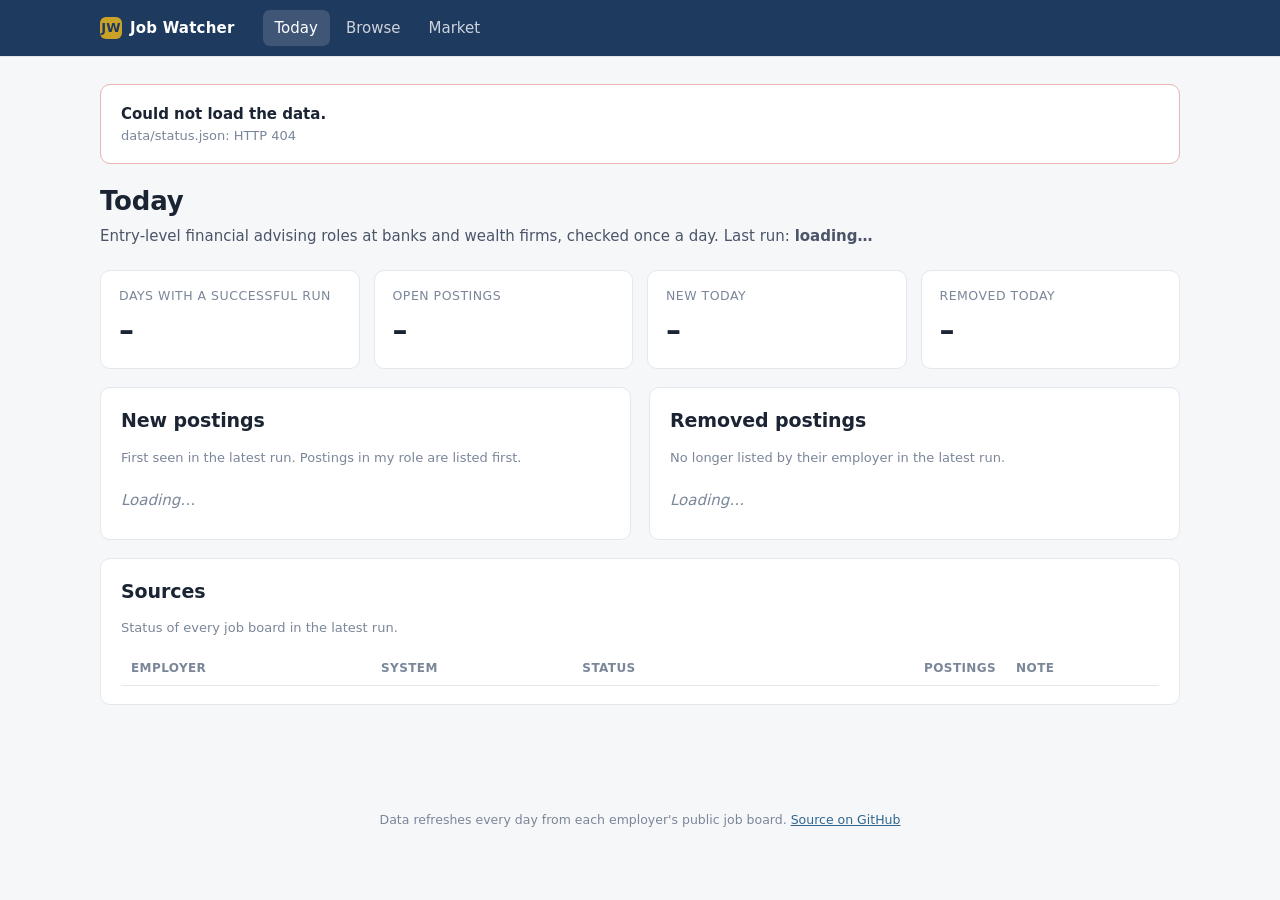
==== index.html @ c9a6ba5c "Add Today, Browse and Market pages with shared nav, SVG charts, manifest and service worker Co-Autho" ====
<!doctype html>
<html lang="en">
<head>
  <meta charset="utf-8">
  <meta name="viewport" content="width=device-width, initial-scale=1">
  <title>Today · Job Watcher</title>
  <meta name="description" content="Daily watch of entry-level financial advising jobs at banks and wealth firms.">
  <meta name="theme-color" content="#1f3a5f">
  <link rel="manifest" href="manifest.webmanifest">
  <link rel="icon" href="icons/icon-192.png">
  <link rel="apple-touch-icon" href="icons/icon-192.png">
  <link rel="stylesheet" href="assets/style.css">
</head>
<body>
  <nav class="nav">
    <div class="nav-inner">
      <a class="brand" href="index.html"><span class="brand-mark">JW</span>Job Watcher</a>
      <div class="nav-links">
        <a href="index.html" aria-current="page">Today</a>
        <a href="browse.html">Browse</a>
        <a href="market.html">Market</a>
      </div>
      <span class="nav-status"></span>
    </div>
  </nav>

  <main>
    <h1>Today</h1>
    <p class="sub">Entry-level financial advising roles at banks and wealth firms, checked once a day.
      Last run: <strong id="run-time">loading…</strong></p>

    <section class="tiles">
      <div class="tile"><div class="label">Days with a successful run</div><div class="value" id="t-days">–</div><div class="note" id="t-days-note"></div></div>
      <div class="tile"><div class="label">Open postings</div><div class="value" id="t-open">–</div><div class="note" id="t-open-note"></div></div>
      <div class="tile"><div class="label">New today</div><div class="value" id="t-new">–</div><div class="note" id="t-new-note"></div></div>
      <div class="tile"><div class="label">Removed today</div><div class="value" id="t-removed">–</div><div class="note" id="t-removed-note"></div></div>
    </section>

    <section class="two-col">
      <div class="card">
        <h2>New postings <span class="muted" id="new-count"></span></h2>
        <p class="muted small">First seen in the latest run. Postings in my role are listed first.</p>
        <ul class="posting-list" id="new-list"><li class="empty">Loading…</li></ul>
      </div>
      <div class="card">
        <h2>Removed postings <span class="muted" id="removed-count"></span></h2>
        <p class="muted small">No longer listed by their employer in the latest run.</p>
        <ul class="posting-list" id="removed-list"><li class="empty">Loading…</li></ul>
      </div>
    </section>

    <section class="card">
      <h2>Sources</h2>
      <p class="muted small">Status of every job board in the latest run.</p>
      <table>
        <thead><tr><th>Employer</th><th class="hide-sm">System</th><th>Status</th><th class="num">Postings</th><th class="hide-sm">Note</th></tr></thead>
        <tbody id="sources"></tbody>
      </table>
    </section>
  </main>
  <footer>Data refreshes every day from each employer's public job board. <a href="https://github.com/allisonbelll/job-watcher">Source on GitHub</a></footer>

  <script src="assets/common.js"></script>
  <script src="assets/today.js"></script>
</body>
</html>
---- assets/style.css ----
:root {
  --ink: #1b2433;
  --ink-2: #4a5568;
  --muted: #7a8699;
  --line: #e3e7ee;
  --bg: #f6f7f9;
  --card: #ffffff;
  --brand: #1f3a5f;
  --brand-2: #2f6690;
  --accent: #c9a227;
  --good: #2e7d5b;
  --bad: #b23b3b;
  --role: #2f6690;
  --all: #9fb3c8;
  --radius: 10px;
  --font: "Inter", system-ui, -apple-system, "Segoe UI", Roboto, "Helvetica Neue", Arial, sans-serif;
  --mono: ui-monospace, SFMono-Regular, Menlo, Consolas, monospace;
}

* { box-sizing: border-box; }
html, body { margin: 0; }
body {
  font-family: var(--font);
  color: var(--ink);
  background: var(--bg);
  line-height: 1.5;
  font-size: 15px;
}
a { color: var(--brand-2); }

/* ---------- navigation (shared by every page) ---------- */
.nav {
  position: sticky; top: 0; z-index: 10;
  background: var(--brand);
  color: #fff;
  box-shadow: 0 1px 0 rgba(0,0,0,.08);
}
.nav-inner {
  max-width: 1120px; margin: 0 auto; padding: 0 20px;
  display: flex; align-items: center; gap: 28px; height: 56px;
}
.brand { font-weight: 700; letter-spacing: .2px; color: #fff; text-decoration: none; display: flex; align-items: center; gap: 8px; }
.brand-mark { width: 22px; height: 22px; border-radius: 6px; background: var(--accent); display: inline-grid; place-items: center; color: var(--brand); font-size: 13px; font-weight: 800; }
.nav-links { display: flex; gap: 4px; }
.nav-links a {
  color: rgba(255,255,255,.78); text-decoration: none;
  padding: 7px 12px; border-radius: 7px; font-weight: 500;
}
.nav-links a:hover { color: #fff; background: rgba(255,255,255,.08); }
.nav-links a[aria-current="page"] { color: #fff; background: rgba(255,255,255,.14); }
.nav-status { margin-left: auto; font-size: 12.5px; color: rgba(255,255,255,.7); }
.offline .nav-status::before { content: "● offline · "; color: var(--accent); }

main { max-width: 1120px; margin: 0 auto; padding: 28px 20px 64px; }
h1 { font-size: 26px; margin: 0 0 4px; letter-spacing: -.2px; }
h2 { font-size: 19px; margin: 0 0 6px; letter-spacing: -.1px; }
.sub { color: var(--ink-2); margin: 0 0 22px; }
.muted { color: var(--muted); }
.small { font-size: 13px; }

.card {
  background: var(--card); border: 1px solid var(--line);
  border-radius: var(--radius); padding: 18px 20px; margin-bottom: 18px;
}

/* ---------- stat tiles ---------- */
.tiles { display: grid; grid-template-columns: repeat(4, 1fr); gap: 14px; margin-bottom: 18px; }
.tile { background: var(--card); border: 1px solid var(--line); border-radius: var(--radius); padding: 16px 18px; }
.tile .label { font-size: 12.5px; color: var(--muted); text-transform: uppercase; letter-spacing: .5px; }
.tile .value { font-size: 30px; font-weight: 700; margin-top: 2px; font-variant-numeric: tabular-nums; }
.tile .note { font-size: 12.5px; color: var(--ink-2); }

/* ---------- tables & lists ---------- */
table { width: 100%; border-collapse: collapse; font-size: 14px; }
th, td { text-align: left; padding: 8px 10px; border-bottom: 1px solid var(--line); vertical-align: top; }
th { font-size: 12px; text-transform: uppercase; letter-spacing: .4px; color: var(--muted); font-weight: 600; }
td.num, th.num { text-align: right; font-variant-numeric: tabular-nums; }
.pill { display: inline-block; font-size: 12px; padding: 1px 8px; border-radius: 999px; font-weight: 600; }
.pill.ok { background: #e3f3eb; color: var(--good); }
.pill.fail { background: #f8e4e4; color: var(--bad); }
.pill.role { background: #e4eef7; color: var(--role); }

.posting-list { list-style: none; margin: 0; padding: 0; }
.posting-list li { padding: 9px 0; border-bottom: 1px solid var(--line); display: flex; gap: 10px; align-items: baseline; }
.posting-list li:last-child { border-bottom: 0; }
.posting-list .meta { color: var(--muted); font-size: 13px; }
.two-col { display: grid; grid-template-columns: 1fr 1fr; gap: 18px; }

/* ---------- browse ---------- */
.controls { display: flex; flex-wrap: wrap; gap: 10px; align-items: end; }
.control { display: flex; flex-direction: column; gap: 4px; font-size: 12.5px; color: var(--ink-2); }
select, input[type="search"] {
  font: inherit; font-size: 14px; padding: 7px 10px; border: 1px solid var(--line);
  border-radius: 8px; background: #fff; color: var(--ink); min-width: 150px;
}
input[type="search"] { min-width: 230px; }
.switch { display: inline-flex; border: 1px solid var(--line); border-radius: 8px; overflow: hidden; background: #fff; }
.switch button { font: inherit; font-size: 14px; border: 0; background: none; padding: 7px 14px; cursor: pointer; color: var(--ink-2); }
.switch button[aria-pressed="true"] { background: var(--brand); color: #fff; }
.star { border: 0; background: none; cursor: pointer; font-size: 19px; line-height: 1; color: #c3cad6; padding: 0 2px; }
.star[aria-pressed="true"] { color: var(--accent); }
.apply { font-weight: 600; text-decoration: none; white-space: nowrap; }
.btn { font: inherit; font-size: 14px; padding: 7px 14px; border-radius: 8px; border: 1px solid var(--line); background: #fff; cursor: pointer; }
.result-count { margin: 14px 0 8px; color: var(--ink-2); font-size: 14px; }

/* ---------- market ---------- */
.finding h2 { color: var(--brand); }
.finding p { color: var(--ink-2); margin: 0 0 12px; max-width: 760px; }
.chart svg { width: 100%; height: auto; display: block; }
.chart text { font-family: var(--font); fill: var(--ink-2); font-size: 11px; }
.legend { display: flex; gap: 16px; font-size: 13px; color: var(--ink-2); margin-bottom: 6px; }
.legend span::before { content: ""; display: inline-block; width: 10px; height: 10px; border-radius: 2px; margin-right: 6px; background: var(--c); vertical-align: -1px; }
.big-number { font-size: 40px; font-weight: 700; color: var(--brand); font-variant-numeric: tabular-nums; }

.empty { color: var(--muted); font-style: italic; }
footer { text-align: center; color: var(--muted); font-size: 12.5px; padding: 24px; }

@media (max-width: 760px) {
  .tiles { grid-template-columns: repeat(2, 1fr); }
  .two-col { grid-template-columns: 1fr; }
  .nav-status { display: none; }
  .nav-inner { gap: 12px; }
  .hide-sm { display: none; }
}
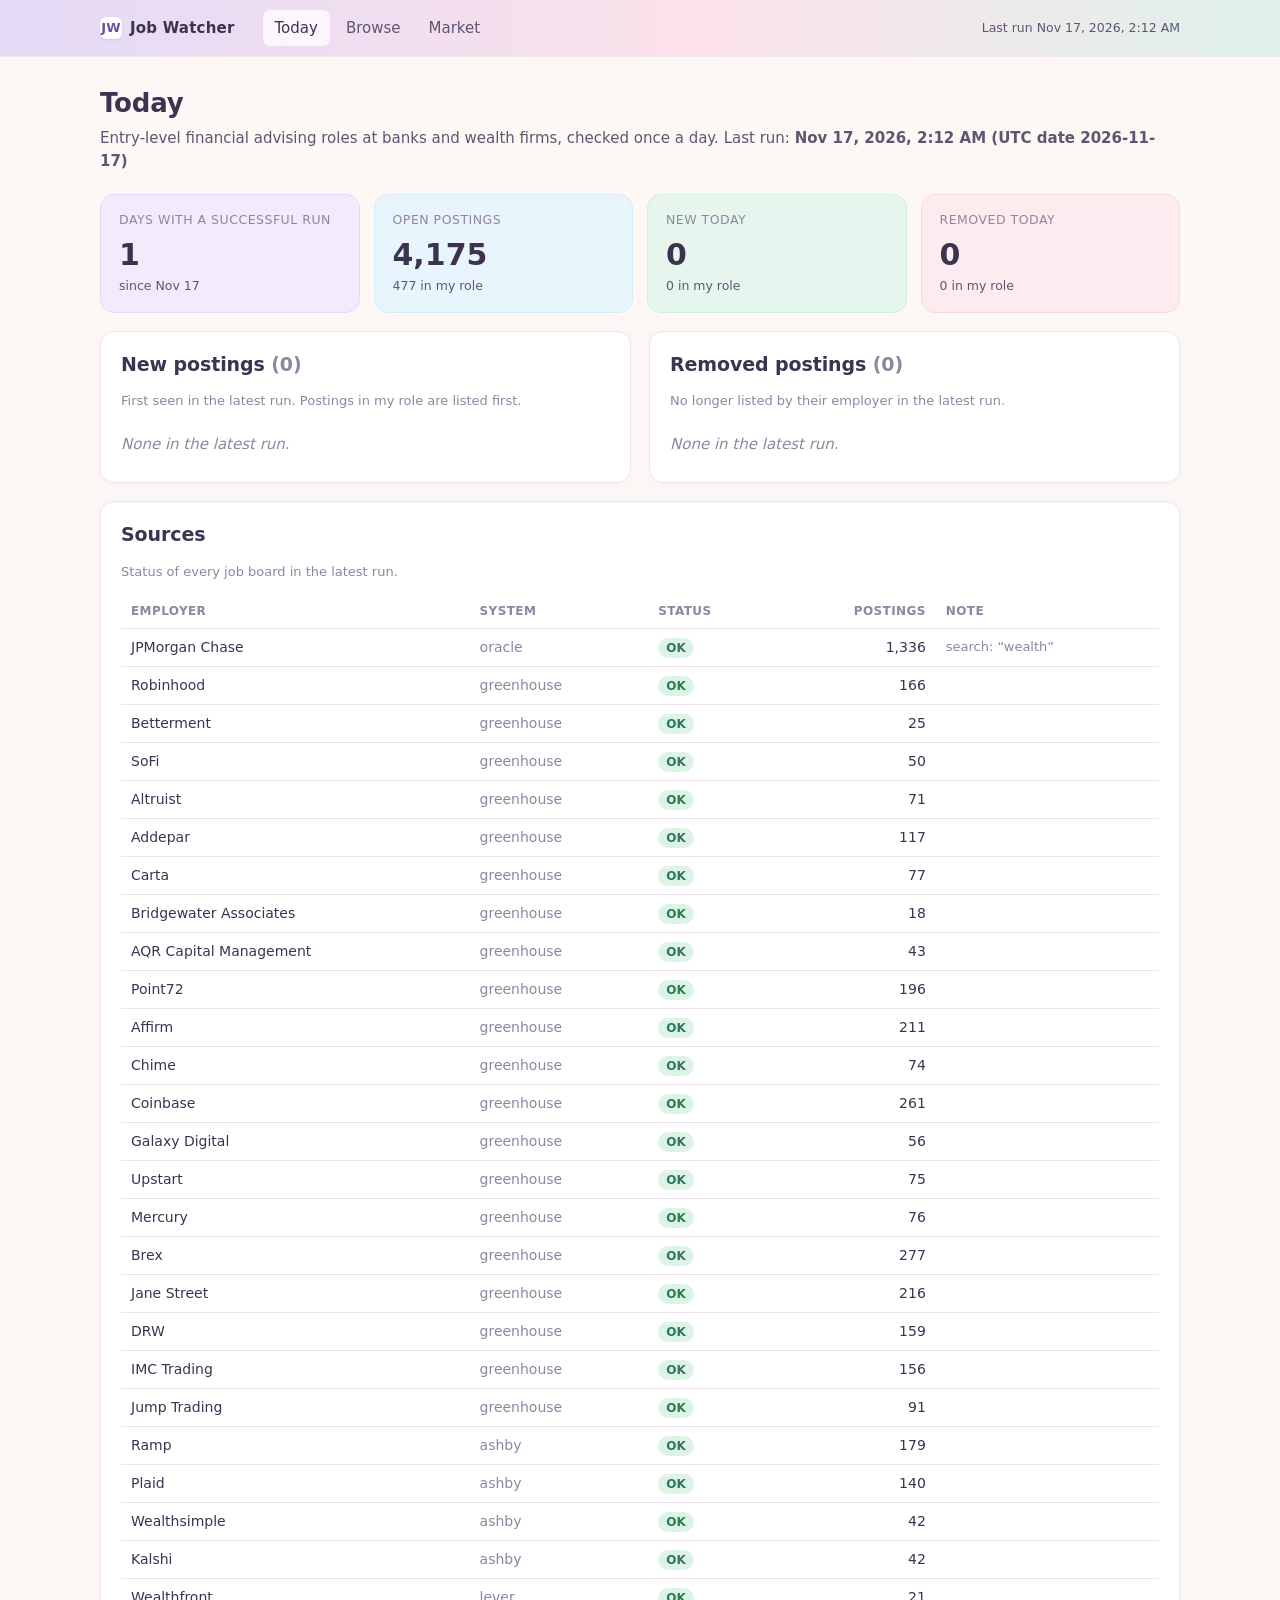
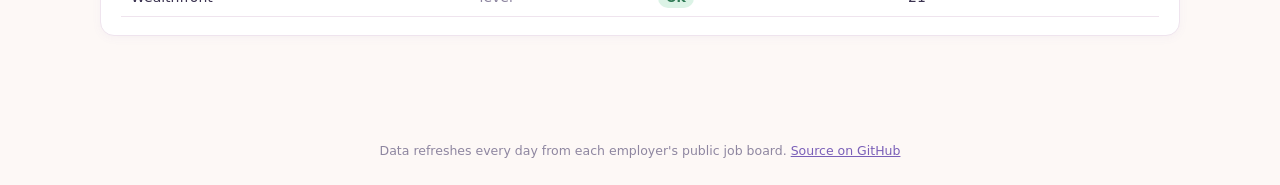
==== commit caa4e2f3: "Restyle the site in pastel colors Co-Authored-By: Claude Opus 5.5 <noreply@anthropic.com> Claude-Ses" ====
--- a/index.html
+++ b/index.html
@@ -5,7 +5,7 @@
   <meta name="viewport" content="width=device-width, initial-scale=1">
   <title>Today · Job Watcher</title>
   <meta name="description" content="Daily watch of entry-level financial advising jobs at banks and wealth firms.">
-  <meta name="theme-color" content="#1f3a5f">
+  <meta name="theme-color" content="#e4daf7">
   <link rel="manifest" href="manifest.webmanifest">
   <link rel="icon" href="icons/icon-192.png">
   <link rel="apple-touch-icon" href="icons/icon-192.png">
--- a/assets/style.css
+++ b/assets/style.css
@@ -1,18 +1,22 @@
 :root {
-  --ink: #1b2433;
-  --ink-2: #4a5568;
-  --muted: #7a8699;
-  --line: #e3e7ee;
-  --bg: #f6f7f9;
+  --ink: #3b3350;
+  --ink-2: #5e5670;
+  --muted: #8e86a0;
+  --line: #efe4ee;
+  --bg: #fdf8f6;
   --card: #ffffff;
-  --brand: #1f3a5f;
-  --brand-2: #2f6690;
-  --accent: #c9a227;
-  --good: #2e7d5b;
-  --bad: #b23b3b;
-  --role: #2f6690;
-  --all: #9fb3c8;
-  --radius: 10px;
+  --nav: #e4daf7;
+  --nav-ink: #3b3350;
+  --brand: #6a4fa3;
+  --brand-2: #7a5fb8;
+  --accent: #f4a7b9;
+  --good: #2f7a55;
+  --good-bg: #dcf3e6;
+  --bad: #b04a5a;
+  --bad-bg: #fde2e4;
+  --role: #6a4fa3;
+  --role-bg: #ece4fa;
+  --radius: 14px;
   --font: "Inter", system-ui, -apple-system, "Segoe UI", Roboto, "Helvetica Neue", Arial, sans-serif;
   --mono: ui-monospace, SFMono-Regular, Menlo, Consolas, monospace;
 }
@@ -31,25 +35,25 @@
 /* ---------- navigation (shared by every page) ---------- */
 .nav {
   position: sticky; top: 0; z-index: 10;
-  background: var(--brand);
-  color: #fff;
-  box-shadow: 0 1px 0 rgba(0,0,0,.08);
+  background: linear-gradient(90deg, #e4daf7 0%, #fbe1ea 55%, #dff1ea 100%);
+  color: var(--nav-ink);
+  box-shadow: 0 1px 0 rgba(59,51,80,.06);
 }
 .nav-inner {
   max-width: 1120px; margin: 0 auto; padding: 0 20px;
   display: flex; align-items: center; gap: 28px; height: 56px;
 }
-.brand { font-weight: 700; letter-spacing: .2px; color: #fff; text-decoration: none; display: flex; align-items: center; gap: 8px; }
-.brand-mark { width: 22px; height: 22px; border-radius: 6px; background: var(--accent); display: inline-grid; place-items: center; color: var(--brand); font-size: 13px; font-weight: 800; }
+.brand { font-weight: 700; letter-spacing: .2px; color: var(--nav-ink); text-decoration: none; display: flex; align-items: center; gap: 8px; }
+.brand-mark { width: 22px; height: 22px; border-radius: 6px; background: #fff; display: inline-grid; place-items: center; color: var(--brand); box-shadow: 0 1px 2px rgba(59,51,80,.12); font-size: 13px; font-weight: 800; }
 .nav-links { display: flex; gap: 4px; }
 .nav-links a {
-  color: rgba(255,255,255,.78); text-decoration: none;
+  color: var(--ink-2); text-decoration: none;
   padding: 7px 12px; border-radius: 7px; font-weight: 500;
 }
-.nav-links a:hover { color: #fff; background: rgba(255,255,255,.08); }
-.nav-links a[aria-current="page"] { color: #fff; background: rgba(255,255,255,.14); }
-.nav-status { margin-left: auto; font-size: 12.5px; color: rgba(255,255,255,.7); }
-.offline .nav-status::before { content: "● offline · "; color: var(--accent); }
+.nav-links a:hover { color: var(--nav-ink); background: rgba(255,255,255,.45); }
+.nav-links a[aria-current="page"] { color: var(--nav-ink); background: rgba(255,255,255,.75); }
+.nav-status { margin-left: auto; font-size: 12.5px; color: var(--ink-2); }
+.offline .nav-status::before { content: "● offline · "; color: var(--bad); }
 
 main { max-width: 1120px; margin: 0 auto; padding: 28px 20px 64px; }
 h1 { font-size: 26px; margin: 0 0 4px; letter-spacing: -.2px; }
@@ -59,13 +63,17 @@
 .small { font-size: 13px; }
 
 .card {
-  background: var(--card); border: 1px solid var(--line);
+  background: var(--card); border: 1px solid var(--line); box-shadow: 0 2px 10px rgba(122,95,184,.05);
   border-radius: var(--radius); padding: 18px 20px; margin-bottom: 18px;
 }
 
 /* ---------- stat tiles ---------- */
 .tiles { display: grid; grid-template-columns: repeat(4, 1fr); gap: 14px; margin-bottom: 18px; }
 .tile { background: var(--card); border: 1px solid var(--line); border-radius: var(--radius); padding: 16px 18px; }
+.tile:nth-child(1) { background: #f1ebfc; border-color: #e4daf7; }
+.tile:nth-child(2) { background: #e9f5fd; border-color: #d6eaf8; }
+.tile:nth-child(3) { background: #e6f6ef; border-color: #d2eedf; }
+.tile:nth-child(4) { background: #fdecef; border-color: #f8d9df; }
 .tile .label { font-size: 12.5px; color: var(--muted); text-transform: uppercase; letter-spacing: .5px; }
 .tile .value { font-size: 30px; font-weight: 700; margin-top: 2px; font-variant-numeric: tabular-nums; }
 .tile .note { font-size: 12.5px; color: var(--ink-2); }
@@ -76,9 +84,9 @@
 th { font-size: 12px; text-transform: uppercase; letter-spacing: .4px; color: var(--muted); font-weight: 600; }
 td.num, th.num { text-align: right; font-variant-numeric: tabular-nums; }
 .pill { display: inline-block; font-size: 12px; padding: 1px 8px; border-radius: 999px; font-weight: 600; }
-.pill.ok { background: #e3f3eb; color: var(--good); }
-.pill.fail { background: #f8e4e4; color: var(--bad); }
-.pill.role { background: #e4eef7; color: var(--role); }
+.pill.ok { background: var(--good-bg); color: var(--good); }
+.pill.fail { background: var(--bad-bg); color: var(--bad); }
+.pill.role { background: var(--role-bg); color: var(--role); }
 
 .posting-list { list-style: none; margin: 0; padding: 0; }
 .posting-list li { padding: 9px 0; border-bottom: 1px solid var(--line); display: flex; gap: 10px; align-items: baseline; }
@@ -96,8 +104,8 @@
 input[type="search"] { min-width: 230px; }
 .switch { display: inline-flex; border: 1px solid var(--line); border-radius: 8px; overflow: hidden; background: #fff; }
 .switch button { font: inherit; font-size: 14px; border: 0; background: none; padding: 7px 14px; cursor: pointer; color: var(--ink-2); }
-.switch button[aria-pressed="true"] { background: var(--brand); color: #fff; }
-.star { border: 0; background: none; cursor: pointer; font-size: 19px; line-height: 1; color: #c3cad6; padding: 0 2px; }
+.switch button[aria-pressed="true"] { background: #e4daf7; color: var(--nav-ink); font-weight: 600; }
+.star { border: 0; background: none; cursor: pointer; font-size: 19px; line-height: 1; color: #ddd3e3; padding: 0 2px; }
 .star[aria-pressed="true"] { color: var(--accent); }
 .apply { font-weight: 600; text-decoration: none; white-space: nowrap; }
 .btn { font: inherit; font-size: 14px; padding: 7px 14px; border-radius: 8px; border: 1px solid var(--line); background: #fff; cursor: pointer; }
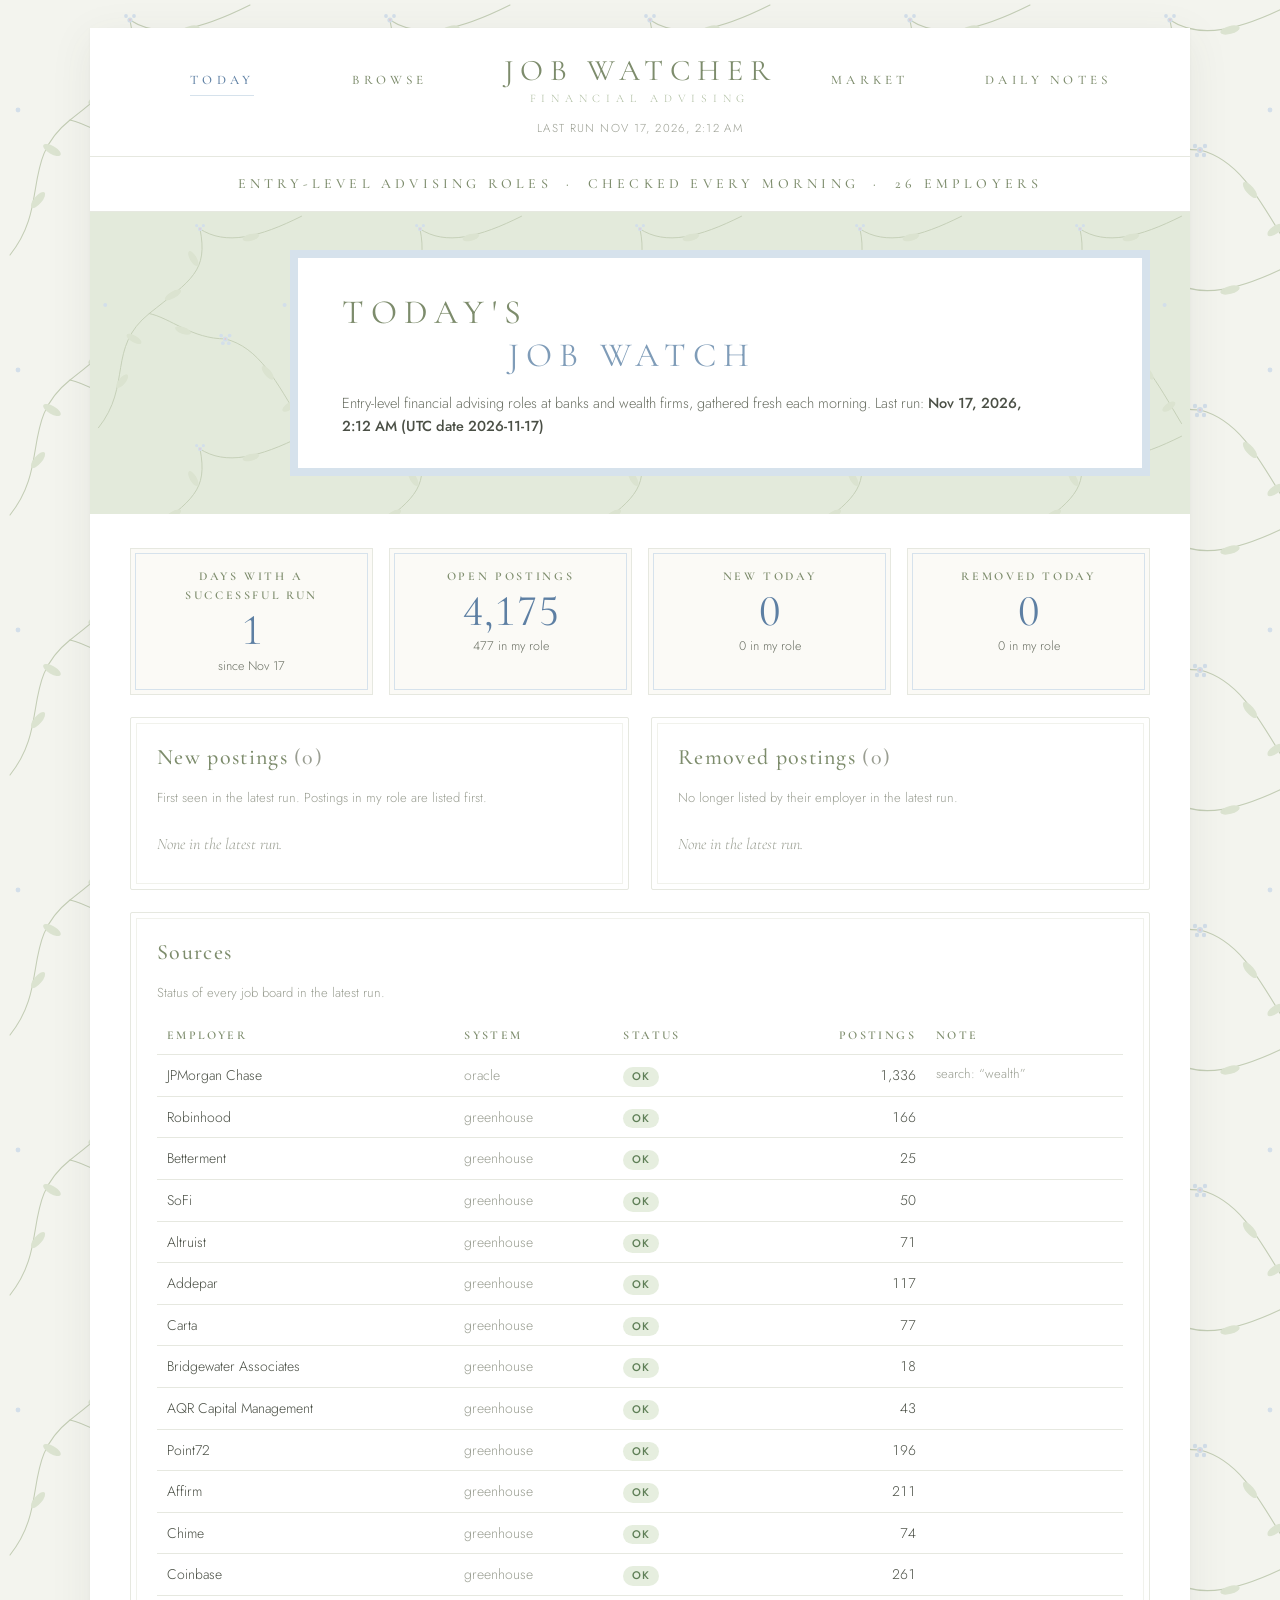
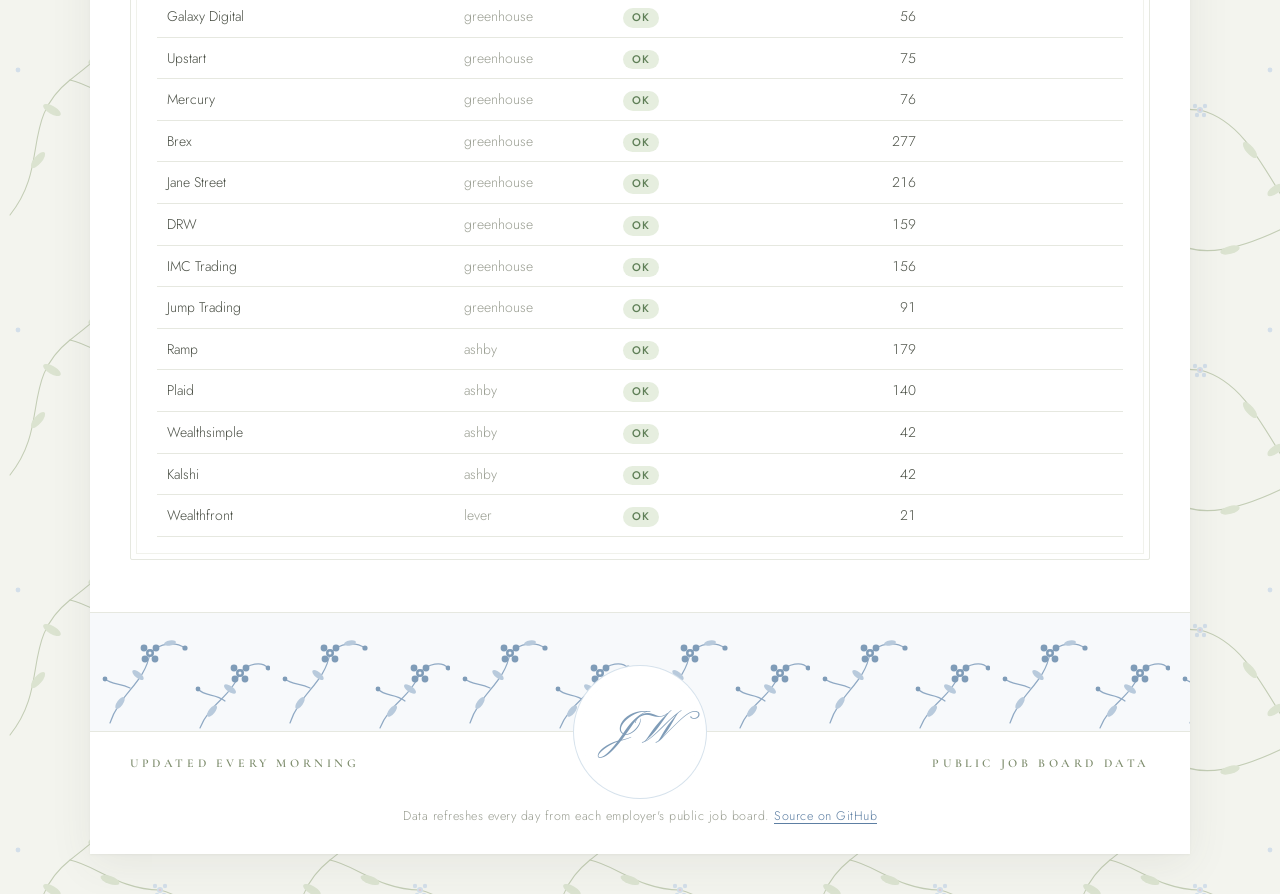
==== commit c9f0042c: "Redesign site: sage and powder-blue palette, serif masthead, vine and floral patterns, monogram foot" ====
--- a/index.html
+++ b/index.html
@@ -5,29 +5,37 @@
   <meta name="viewport" content="width=device-width, initial-scale=1">
   <title>Today · Job Watcher</title>
   <meta name="description" content="Daily watch of entry-level financial advising jobs at banks and wealth firms.">
-  <meta name="theme-color" content="#e4daf7">
+  <meta name="theme-color" content="#e3eadb">
   <link rel="manifest" href="manifest.webmanifest">
   <link rel="icon" href="icons/icon-192.png">
   <link rel="apple-touch-icon" href="icons/icon-192.png">
+  <link rel="preconnect" href="https://fonts.googleapis.com">
+  <link rel="preconnect" href="https://fonts.gstatic.com" crossorigin>
+  <link rel="stylesheet" href="https://fonts.googleapis.com/css2?family=Cormorant+Garamond:ital,wght@0,400;0,500;0,600;1,400&family=Jost:wght@300;400;500&family=Pinyon+Script&display=swap">
   <link rel="stylesheet" href="assets/style.css">
 </head>
 <body>
-  <nav class="nav">
-    <div class="nav-inner">
-      <a class="brand" href="index.html"><span class="brand-mark">JW</span>Job Watcher</a>
-      <div class="nav-links">
-        <a href="index.html" aria-current="page">Today</a>
-        <a href="browse.html">Browse</a>
-        <a href="market.html">Market</a>
+  <div class="paper">
+  <header class="masthead">
+    <nav class="nav">
+      <div class="nav-inner">
+        <div class="nav-links left"><a href="index.html" aria-current="page">Today</a><a href="browse.html">Browse</a></div>
+        <a class="brand" href="index.html"><span class="brand-name">Job Watcher</span><span class="brand-sub">Financial Advising</span></a>
+        <div class="nav-links right"><a href="market.html">Market</a><a href="https://github.com/allisonbelll/job-watcher/issues">Daily Notes</a></div>
+        <span class="nav-status"></span>
       </div>
-      <span class="nav-status"></span>
+    </nav>
+    <div class="tagline">Entry-level advising roles &nbsp;·&nbsp; checked every morning &nbsp;·&nbsp; 26 employers</div>
+  </header>
+
+  <section class="hero">
+    <div class="hero-panel">
+      <h1><span>Today's</span><span class="indent">Job Watch</span></h1>
+      <p class="sub">Entry-level financial advising roles at banks and wealth firms, gathered fresh each morning. Last run: <strong id="run-time">loading…</strong></p>
     </div>
-  </nav>
+  </section>
 
   <main>
-    <h1>Today</h1>
-    <p class="sub">Entry-level financial advising roles at banks and wealth firms, checked once a day.
-      Last run: <strong id="run-time">loading…</strong></p>
 
     <section class="tiles">
       <div class="tile"><div class="label">Days with a successful run</div><div class="value" id="t-days">–</div><div class="note" id="t-days-note"></div></div>
@@ -58,7 +66,17 @@
       </table>
     </section>
   </main>
-  <footer>Data refreshes every day from each employer's public job board. <a href="https://github.com/allisonbelll/job-watcher">Source on GitHub</a></footer>
+
+  <footer class="foot">
+    <div class="toile-band" aria-hidden="true"></div>
+    <div class="foot-row">
+      <span>Updated every morning</span>
+      <a class="monogram" href="index.html" aria-label="Job Watcher home">JW</a>
+      <span>Public job board data</span>
+    </div>
+    <div class="foot-note">Data refreshes every day from each employer's public job board. <a href="https://github.com/allisonbelll/job-watcher">Source on GitHub</a></div>
+  </footer>
+  </div>
 
   <script src="assets/common.js"></script>
   <script src="assets/today.js"></script>
--- a/assets/style.css
+++ b/assets/style.css
@@ -1,132 +1,256 @@
+/* Job Watcher: garden-party design.
+   One set of fonts and colors for every page:
+   Cormorant Garamond (display serif), Jost (light sans for data), Pinyon Script (monogram). */
+
 :root {
-  --ink: #3b3350;
-  --ink-2: #5e5670;
-  --muted: #8e86a0;
-  --line: #efe4ee;
-  --bg: #fdf8f6;
-  --card: #ffffff;
-  --nav: #e4daf7;
-  --nav-ink: #3b3350;
-  --brand: #6a4fa3;
-  --brand-2: #7a5fb8;
-  --accent: #f4a7b9;
-  --good: #2f7a55;
-  --good-bg: #dcf3e6;
-  --bad: #b04a5a;
-  --bad-bg: #fde2e4;
-  --role: #6a4fa3;
-  --role-bg: #ece4fa;
-  --radius: 14px;
-  --font: "Inter", system-ui, -apple-system, "Segoe UI", Roboto, "Helvetica Neue", Arial, sans-serif;
-  --mono: ui-monospace, SFMono-Regular, Menlo, Consolas, monospace;
+  --ink: #4a4f45;
+  --ink-2: #6b7064;
+  --muted: #9a9e92;
+  --line: #e6e8e0;
+  --paper: #ffffff;
+  --cream: #fbfaf6;
+  --sage: #a9b99a;
+  --sage-deep: #7d8c6c;
+  --sage-pale: #e3eadb;
+  --blue: #7f9cb8;
+  --blue-deep: #5d7fa3;
+  --blue-pale: #d6e2ec;
+  --blush: #e7c9cf;
+  --good: #5f7f57;
+  --good-bg: #e6eedf;
+  --bad: #a3606b;
+  --bad-bg: #f6e6e8;
+  --role: #5d7fa3;
+  --role-bg: #e5edf4;
+  --radius: 2px;
+  --serif: "Cormorant Garamond", "Cormorant", "Didot", "Bodoni 72", Georgia, "Times New Roman", serif;
+  --font: "Jost", "Avenir Next", "Futura", system-ui, -apple-system, "Segoe UI", sans-serif;
+  --script: "Pinyon Script", "Snell Roundhand", "Apple Chancery", cursive;
+  --vine: url("data:image/svg+xml,%3Csvg xmlns='http://www.w3.org/2000/svg' width='260' height='260' viewBox='0 0 260 260'%3E %3Cg fill='none' stroke='%23c3cdb5' stroke-width='1.1' stroke-linecap='round'%3E %3Cpath d='M10 255 C 50 205, 20 160, 70 120 S 140 70, 130 20'/%3E %3Cpath d='M70 120 C 95 125, 120 150, 160 150'/%3E %3Cpath d='M130 20 C 160 40, 200 30, 250 5'/%3E %3Cpath d='M160 150 C 200 160, 220 200, 250 250'/%3E %3C/g%3E %3Cg fill='%23dbe3d0'%3E %3Cellipse cx='38' cy='200' rx='10' ry='4' transform='rotate(-50 38 200)'/%3E %3Cellipse cx='52' cy='150' rx='10' ry='4' transform='rotate(30 52 150)'/%3E %3Cellipse cx='98' cy='98' rx='11' ry='4' transform='rotate(-30 98 98)'/%3E %3Cellipse cx='122' cy='55' rx='10' ry='4' transform='rotate(60 122 55)'/%3E %3Cellipse cx='110' cy='140' rx='10' ry='4' transform='rotate(20 110 140)'/%3E %3Cellipse cx='190' cy='30' rx='10' ry='4' transform='rotate(-15 190 30)'/%3E %3Cellipse cx='210' cy='190' rx='10' ry='4' transform='rotate(50 210 190)'/%3E %3Cellipse cx='235' cy='230' rx='9' ry='4' transform='rotate(-35 235 230)'/%3E %3C/g%3E %3Cg fill='%23d3dfea'%3E %3Ccircle cx='160' cy='150' r='3'/%3E%3Ccircle cx='155' cy='146' r='2.2'/%3E%3Ccircle cx='165' cy='146' r='2.2'/%3E%3Ccircle cx='157' cy='155' r='2.2'/%3E%3Ccircle cx='164' cy='155' r='2.2'/%3E %3Ccircle cx='130' cy='20' r='2.6'/%3E%3Ccircle cx='126' cy='16' r='1.9'/%3E%3Ccircle cx='134' cy='16' r='1.9'/%3E %3Ccircle cx='18' cy='110' r='2.4'/%3E%3Ccircle cx='230' cy='110' r='2.4'/%3E %3C/g%3E %3Cg fill='%23e7c9cf'%3E%3Ccircle cx='160' cy='150' r='1.1'/%3E%3Ccircle cx='130' cy='20' r='1'/%3E%3C/g%3E %3C/svg%3E");
+  --toile: url("data:image/svg+xml,%3Csvg xmlns='http://www.w3.org/2000/svg' width='180' height='120' viewBox='0 0 180 120'%3E %3Crect width='180' height='120' fill='%23f7f9fb'/%3E %3Cg fill='none' stroke='%238fa9c4' stroke-width='1.2' stroke-linecap='round'%3E %3Cpath d='M20 110 C 30 80, 55 70, 60 40'/%3E%3Cpath d='M60 40 C 70 30, 85 28, 95 35'/%3E %3Cpath d='M110 115 C 120 90, 140 85, 150 60'/%3E%3Cpath d='M150 60 C 158 50, 172 48, 178 55'/%3E %3Cpath d='M40 75 C 30 70, 22 72, 15 66'/%3E%3Cpath d='M135 88 C 125 80, 115 84, 108 76'/%3E %3C/g%3E %3Cg fill='%23b8cadc'%3E %3Cellipse cx='30' cy='90' rx='7' ry='3' transform='rotate(-55 30 90)'/%3E %3Cellipse cx='48' cy='62' rx='7' ry='3' transform='rotate(40 48 62)'/%3E %3Cellipse cx='122' cy='98' rx='7' ry='3' transform='rotate(-50 122 98)'/%3E %3Cellipse cx='140' cy='76' rx='7' ry='3' transform='rotate(35 140 76)'/%3E %3Cellipse cx='80' cy='30' rx='6' ry='2.6' transform='rotate(-10 80 30)'/%3E %3C/g%3E %3Cg fill='%237f9cb8'%3E %3Ccircle cx='60' cy='40' r='4'/%3E%3Ccircle cx='54' cy='35' r='3.4'/%3E%3Ccircle cx='66' cy='35' r='3.4'/%3E%3Ccircle cx='55' cy='46' r='3.4'/%3E%3Ccircle cx='65' cy='46' r='3.4'/%3E %3Ccircle cx='150' cy='60' r='4'/%3E%3Ccircle cx='144' cy='55' r='3.4'/%3E%3Ccircle cx='156' cy='55' r='3.4'/%3E%3Ccircle cx='145' cy='66' r='3.4'/%3E%3Ccircle cx='155' cy='66' r='3.4'/%3E %3Ccircle cx='95' cy='35' r='2.6'/%3E%3Ccircle cx='15' cy='66' r='2.4'/%3E%3Ccircle cx='108' cy='76' r='2.4'/%3E%3Ccircle cx='178' cy='55' r='2.4'/%3E %3C/g%3E %3Cg fill='%23f7f9fb'%3E%3Ccircle cx='60' cy='40' r='1.5'/%3E%3Ccircle cx='150' cy='60' r='1.5'/%3E%3C/g%3E %3C/svg%3E");
 }
 
 * { box-sizing: border-box; }
 html, body { margin: 0; }
 body {
   font-family: var(--font);
+  font-weight: 300;
   color: var(--ink);
-  background: var(--bg);
-  line-height: 1.5;
+  background: #f3f4ee var(--vine) repeat;
+  background-size: 260px 260px;
+  line-height: 1.6;
   font-size: 15px;
-}
-a { color: var(--brand-2); }
-
-/* ---------- navigation (shared by every page) ---------- */
-.nav {
-  position: sticky; top: 0; z-index: 10;
-  background: linear-gradient(90deg, #e4daf7 0%, #fbe1ea 55%, #dff1ea 100%);
-  color: var(--nav-ink);
-  box-shadow: 0 1px 0 rgba(59,51,80,.06);
-}
+  padding: 28px 16px 40px;
+}
+a { color: var(--blue-deep); text-decoration-thickness: 1px; text-underline-offset: 3px; }
+strong, b { font-weight: 500; }
+code { font-family: var(--font); font-weight: 400; color: var(--sage-deep); }
+
+/* the white "paper" every page sits on */
+.paper {
+  max-width: 1100px; margin: 0 auto; background: var(--paper);
+  box-shadow: 0 1px 2px rgba(74,79,69,.06), 0 10px 40px rgba(74,79,69,.08);
+}
+
+/* ---------- masthead + navigation (shared) ---------- */
+.nav { background: var(--paper); }
 .nav-inner {
-  max-width: 1120px; margin: 0 auto; padding: 0 20px;
-  display: flex; align-items: center; gap: 28px; height: 56px;
-}
-.brand { font-weight: 700; letter-spacing: .2px; color: var(--nav-ink); text-decoration: none; display: flex; align-items: center; gap: 8px; }
-.brand-mark { width: 22px; height: 22px; border-radius: 6px; background: #fff; display: inline-grid; place-items: center; color: var(--brand); box-shadow: 0 1px 2px rgba(59,51,80,.12); font-size: 13px; font-weight: 800; }
-.nav-links { display: flex; gap: 4px; }
+  display: grid; grid-template-columns: 1fr auto 1fr; align-items: center;
+  padding: 26px 40px 18px; gap: 16px;
+}
+.nav-links { display: flex; gap: 38px; align-items: center; }
+.nav-links.left { justify-content: space-evenly; }
+.nav-links.right { justify-content: space-evenly; }
 .nav-links a {
-  color: var(--ink-2); text-decoration: none;
-  padding: 7px 12px; border-radius: 7px; font-weight: 500;
-}
-.nav-links a:hover { color: var(--nav-ink); background: rgba(255,255,255,.45); }
-.nav-links a[aria-current="page"] { color: var(--nav-ink); background: rgba(255,255,255,.75); }
-.nav-status { margin-left: auto; font-size: 12.5px; color: var(--ink-2); }
-.offline .nav-status::before { content: "● offline · "; color: var(--bad); }
-
-main { max-width: 1120px; margin: 0 auto; padding: 28px 20px 64px; }
-h1 { font-size: 26px; margin: 0 0 4px; letter-spacing: -.2px; }
-h2 { font-size: 19px; margin: 0 0 6px; letter-spacing: -.1px; }
-.sub { color: var(--ink-2); margin: 0 0 22px; }
+  font-family: var(--serif); font-size: 13px; font-weight: 500;
+  text-transform: uppercase; letter-spacing: .32em; color: var(--sage-deep);
+  text-decoration: none; padding: 4px 0; border-bottom: 1px solid transparent;
+}
+.nav-links a:hover { color: var(--blue-deep); }
+.nav-links a[aria-current="page"] { color: var(--blue-deep); border-bottom-color: var(--blue-pale); }
+.brand { text-align: center; text-decoration: none; color: var(--sage-deep); display: block; }
+.brand-name {
+  display: block; font-family: var(--serif); font-weight: 400; font-size: 30px;
+  letter-spacing: .22em; text-transform: uppercase; line-height: 1.1;
+}
+.brand-sub {
+  display: block; font-family: var(--serif); font-size: 11.5px; letter-spacing: .5em;
+  text-transform: uppercase; color: var(--sage); margin-top: 2px;
+}
+.nav-status {
+  grid-column: 1 / -1; text-align: center; font-size: 11.5px; letter-spacing: .12em;
+  text-transform: uppercase; color: var(--muted); margin-top: -4px;
+}
+.offline .nav-status::before { content: "offline · showing saved data · "; color: var(--bad); }
+
+.tagline {
+  border-top: 1px solid var(--line); border-bottom: 1px solid var(--line);
+  text-align: center; padding: 16px 20px; font-family: var(--serif); font-weight: 500;
+  font-size: 14px; letter-spacing: .3em; text-transform: uppercase; color: var(--sage-deep);
+}
+
+/* ---------- hero: sage vine band with a framed white panel ---------- */
+.hero {
+  background: var(--sage-pale) var(--vine) repeat; background-size: 220px 220px;
+  padding: 38px 40px;
+}
+.hero-panel {
+  background: var(--paper); border: 8px solid var(--blue-pale);
+  outline: 1px solid #fff; outline-offset: -14px;
+  padding: 34px 44px 30px; max-width: 860px; margin-left: auto;
+}
+h1 {
+  font-family: var(--serif); font-weight: 400; font-size: 34px; line-height: 1.25;
+  letter-spacing: .2em; text-transform: uppercase; color: var(--sage-deep); margin: 0 0 14px;
+}
+h1 span { display: block; }
+h1 .indent { padding-left: 22%; color: var(--blue); }
+.sub { color: var(--ink-2); margin: 0; max-width: 680px; font-size: 14.5px; }
+.sub strong { color: var(--ink); }
+
+main { padding: 34px 40px 20px; }
+h2 {
+  font-family: var(--serif); font-weight: 500; font-size: 22px; letter-spacing: .06em;
+  margin: 0 0 6px; color: var(--sage-deep);
+}
 .muted { color: var(--muted); }
 .small { font-size: 13px; }
 
 .card {
-  background: var(--card); border: 1px solid var(--line); box-shadow: 0 2px 10px rgba(122,95,184,.05);
-  border-radius: var(--radius); padding: 18px 20px; margin-bottom: 18px;
-}
+  background: var(--paper); border: 1px solid var(--line); border-radius: var(--radius);
+  padding: 22px 26px; margin-bottom: 22px; position: relative;
+}
+.card::before {         /* thin inner frame, like a printed card */
+  content: ""; position: absolute; inset: 5px; border: 1px solid #f1f2ec; pointer-events: none;
+}
+.card > * { position: relative; }
 
 /* ---------- stat tiles ---------- */
-.tiles { display: grid; grid-template-columns: repeat(4, 1fr); gap: 14px; margin-bottom: 18px; }
-.tile { background: var(--card); border: 1px solid var(--line); border-radius: var(--radius); padding: 16px 18px; }
-.tile:nth-child(1) { background: #f1ebfc; border-color: #e4daf7; }
-.tile:nth-child(2) { background: #e9f5fd; border-color: #d6eaf8; }
-.tile:nth-child(3) { background: #e6f6ef; border-color: #d2eedf; }
-.tile:nth-child(4) { background: #fdecef; border-color: #f8d9df; }
-.tile .label { font-size: 12.5px; color: var(--muted); text-transform: uppercase; letter-spacing: .5px; }
-.tile .value { font-size: 30px; font-weight: 700; margin-top: 2px; font-variant-numeric: tabular-nums; }
+.tiles { display: grid; grid-template-columns: repeat(4, 1fr); gap: 16px; margin-bottom: 22px; }
+.tile {
+  background: var(--cream); border: 1px solid var(--line); padding: 18px 20px; text-align: center;
+  outline: 1px solid var(--blue-pale); outline-offset: -6px;
+}
+.tile .label {
+  font-family: var(--serif); font-size: 12px; font-weight: 600; color: var(--sage-deep);
+  text-transform: uppercase; letter-spacing: .22em;
+}
+.tile .value {
+  font-family: var(--serif); font-size: 44px; font-weight: 400; color: var(--blue-deep);
+  line-height: 1.15; font-variant-numeric: lining-nums tabular-nums;
+}
 .tile .note { font-size: 12.5px; color: var(--ink-2); }
 
 /* ---------- tables & lists ---------- */
 table { width: 100%; border-collapse: collapse; font-size: 14px; }
-th, td { text-align: left; padding: 8px 10px; border-bottom: 1px solid var(--line); vertical-align: top; }
-th { font-size: 12px; text-transform: uppercase; letter-spacing: .4px; color: var(--muted); font-weight: 600; }
+th, td { text-align: left; padding: 9px 10px; border-bottom: 1px solid var(--line); vertical-align: top; }
+th {
+  font-family: var(--serif); font-size: 12px; text-transform: uppercase; letter-spacing: .2em;
+  color: var(--sage-deep); font-weight: 600;
+}
 td.num, th.num { text-align: right; font-variant-numeric: tabular-nums; }
-.pill { display: inline-block; font-size: 12px; padding: 1px 8px; border-radius: 999px; font-weight: 600; }
+.pill {
+  display: inline-block; font-size: 11px; padding: 1px 9px; border-radius: 999px;
+  font-weight: 500; letter-spacing: .08em; text-transform: uppercase;
+}
 .pill.ok { background: var(--good-bg); color: var(--good); }
 .pill.fail { background: var(--bad-bg); color: var(--bad); }
 .pill.role { background: var(--role-bg); color: var(--role); }
 
-.posting-list { list-style: none; margin: 0; padding: 0; }
-.posting-list li { padding: 9px 0; border-bottom: 1px solid var(--line); display: flex; gap: 10px; align-items: baseline; }
+.posting-list { list-style: none; margin: 10px 0 0; padding: 0; }
+.posting-list li { padding: 10px 0; border-bottom: 1px solid var(--line); }
 .posting-list li:last-child { border-bottom: 0; }
+.posting-list a { text-decoration: none; font-weight: 400; }
+.posting-list a:hover { text-decoration: underline; }
 .posting-list .meta { color: var(--muted); font-size: 13px; }
-.two-col { display: grid; grid-template-columns: 1fr 1fr; gap: 18px; }
+.two-col { display: grid; grid-template-columns: 1fr 1fr; gap: 22px; }
 
 /* ---------- browse ---------- */
-.controls { display: flex; flex-wrap: wrap; gap: 10px; align-items: end; }
-.control { display: flex; flex-direction: column; gap: 4px; font-size: 12.5px; color: var(--ink-2); }
+.controls { display: flex; flex-wrap: wrap; gap: 14px; align-items: end; }
+.control {
+  display: flex; flex-direction: column; gap: 5px; font-family: var(--serif); font-size: 12px;
+  font-weight: 600; letter-spacing: .18em; text-transform: uppercase; color: var(--sage-deep);
+}
 select, input[type="search"] {
-  font: inherit; font-size: 14px; padding: 7px 10px; border: 1px solid var(--line);
-  border-radius: 8px; background: #fff; color: var(--ink); min-width: 150px;
-}
+  font: inherit; font-family: var(--font); font-weight: 300; font-size: 14px; letter-spacing: 0;
+  text-transform: none; padding: 8px 10px; border: 1px solid #dfe3d8; border-radius: 0;
+  background: var(--cream); color: var(--ink); min-width: 150px;
+}
+select:focus, input:focus { outline: 1px solid var(--blue); outline-offset: 1px; }
 input[type="search"] { min-width: 230px; }
-.switch { display: inline-flex; border: 1px solid var(--line); border-radius: 8px; overflow: hidden; background: #fff; }
-.switch button { font: inherit; font-size: 14px; border: 0; background: none; padding: 7px 14px; cursor: pointer; color: var(--ink-2); }
-.switch button[aria-pressed="true"] { background: #e4daf7; color: var(--nav-ink); font-weight: 600; }
-.star { border: 0; background: none; cursor: pointer; font-size: 19px; line-height: 1; color: #ddd3e3; padding: 0 2px; }
-.star[aria-pressed="true"] { color: var(--accent); }
-.apply { font-weight: 600; text-decoration: none; white-space: nowrap; }
-.btn { font: inherit; font-size: 14px; padding: 7px 14px; border-radius: 8px; border: 1px solid var(--line); background: #fff; cursor: pointer; }
-.result-count { margin: 14px 0 8px; color: var(--ink-2); font-size: 14px; }
+.switch { display: inline-flex; border: 1px solid var(--blue-pale); background: #fff; }
+.switch button {
+  font-family: var(--serif); font-size: 12px; font-weight: 600; letter-spacing: .16em;
+  text-transform: uppercase; border: 0; background: none; padding: 9px 14px; cursor: pointer; color: var(--ink-2);
+}
+.switch button[aria-pressed="true"] { background: var(--blue-pale); color: var(--blue-deep); }
+.star { border: 0; background: none; cursor: pointer; font-size: 18px; line-height: 1; color: #dfe3d8; padding: 0 2px; }
+.star[aria-pressed="true"] { color: var(--blue); }
+.apply, .btn {
+  font-family: var(--serif); font-size: 11.5px; font-weight: 600; letter-spacing: .2em;
+  text-transform: uppercase; white-space: nowrap; text-decoration: none; color: var(--blue-deep);
+  border: 1px solid var(--blue-pale); background: #f4f8fb; padding: 6px 12px; display: inline-block;
+}
+.btn { cursor: pointer; padding: 9px 16px; }
+.apply:hover, .btn:hover { background: var(--blue-pale); }
+.result-count {
+  margin: 4px 0 12px; font-family: var(--serif); font-size: 17px; font-style: italic; color: var(--ink-2);
+}
 
 /* ---------- market ---------- */
-.finding h2 { color: var(--brand); }
-.finding p { color: var(--ink-2); margin: 0 0 12px; max-width: 760px; }
+.finding h2 { font-size: 24px; }
+.finding p { color: var(--ink-2); margin: 0 0 14px; max-width: 780px; }
 .chart svg { width: 100%; height: auto; display: block; }
-.chart text { font-family: var(--font); fill: var(--ink-2); font-size: 11px; }
-.legend { display: flex; gap: 16px; font-size: 13px; color: var(--ink-2); margin-bottom: 6px; }
-.legend span::before { content: ""; display: inline-block; width: 10px; height: 10px; border-radius: 2px; margin-right: 6px; background: var(--c); vertical-align: -1px; }
-.big-number { font-size: 40px; font-weight: 700; color: var(--brand); font-variant-numeric: tabular-nums; }
-
-.empty { color: var(--muted); font-style: italic; }
-footer { text-align: center; color: var(--muted); font-size: 12.5px; padding: 24px; }
-
-@media (max-width: 760px) {
+.chart text { font-family: var(--font); font-weight: 300; fill: var(--ink-2); font-size: 11px; }
+.legend { display: flex; gap: 18px; font-size: 13px; color: var(--ink-2); margin-bottom: 6px; }
+.legend span::before {
+  content: ""; display: inline-block; width: 10px; height: 10px; border-radius: 50%;
+  margin-right: 7px; background: var(--c); vertical-align: -1px;
+}
+.big-number { font-family: var(--serif); font-size: 46px; color: var(--blue-deep); font-variant-numeric: lining-nums; }
+
+.empty { color: var(--muted); font-style: italic; font-family: var(--serif); font-size: 16px; }
+
+/* ---------- footer: floral band, monogram, small caps row ---------- */
+.foot { margin-top: 10px; }
+.toile-band {
+  height: 120px; background: var(--toile) repeat-x; background-size: 180px 120px;
+  border-top: 1px solid var(--line); border-bottom: 1px solid var(--line);
+}
+.foot-row {
+  display: grid; grid-template-columns: 1fr auto 1fr; align-items: start; padding: 0 40px;
+}
+.foot-row span {
+  font-family: var(--serif); font-size: 12px; font-weight: 600; letter-spacing: .3em;
+  text-transform: uppercase; color: var(--sage-deep); padding-top: 22px;
+}
+.foot-row span:last-child { text-align: right; }
+.monogram {
+  width: 120px; height: 120px; margin-top: -60px; border-radius: 50%; background: #fff;
+  display: grid; place-items: center; text-decoration: none;
+  box-shadow: 0 0 0 6px #fff, 0 0 0 7px var(--blue-pale);
+  font-family: var(--script); font-size: 44px; color: var(--blue); line-height: 1;
+}
+.foot-note {
+  text-align: center; font-size: 12.5px; color: var(--muted); padding: 14px 40px 28px;
+  letter-spacing: .04em;
+}
+
+@media (max-width: 820px) {
+  body { padding: 0; }
+  .nav-inner { grid-template-columns: 1fr; padding: 20px 16px 12px; }
+  .brand { order: -1; }
+  .nav-links, .nav-links.left, .nav-links.right { justify-content: center; gap: 22px; }
+  .brand-name { font-size: 24px; }
+  .hero { padding: 20px 14px; }
+  .hero-panel { padding: 24px 22px; border-width: 6px; }
+  h1 { font-size: 24px; }
+  h1 .indent { padding-left: 12%; }
+  main { padding: 22px 14px 10px; }
   .tiles { grid-template-columns: repeat(2, 1fr); }
   .two-col { grid-template-columns: 1fr; }
-  .nav-status { display: none; }
-  .nav-inner { gap: 12px; }
   .hide-sm { display: none; }
-}
+  .foot-row { grid-template-columns: 1fr; text-align: center; }
+  .foot-row span, .foot-row span:last-child { text-align: center; padding-top: 8px; }
+  .monogram { margin: -60px auto 0; order: -1; }
+}
